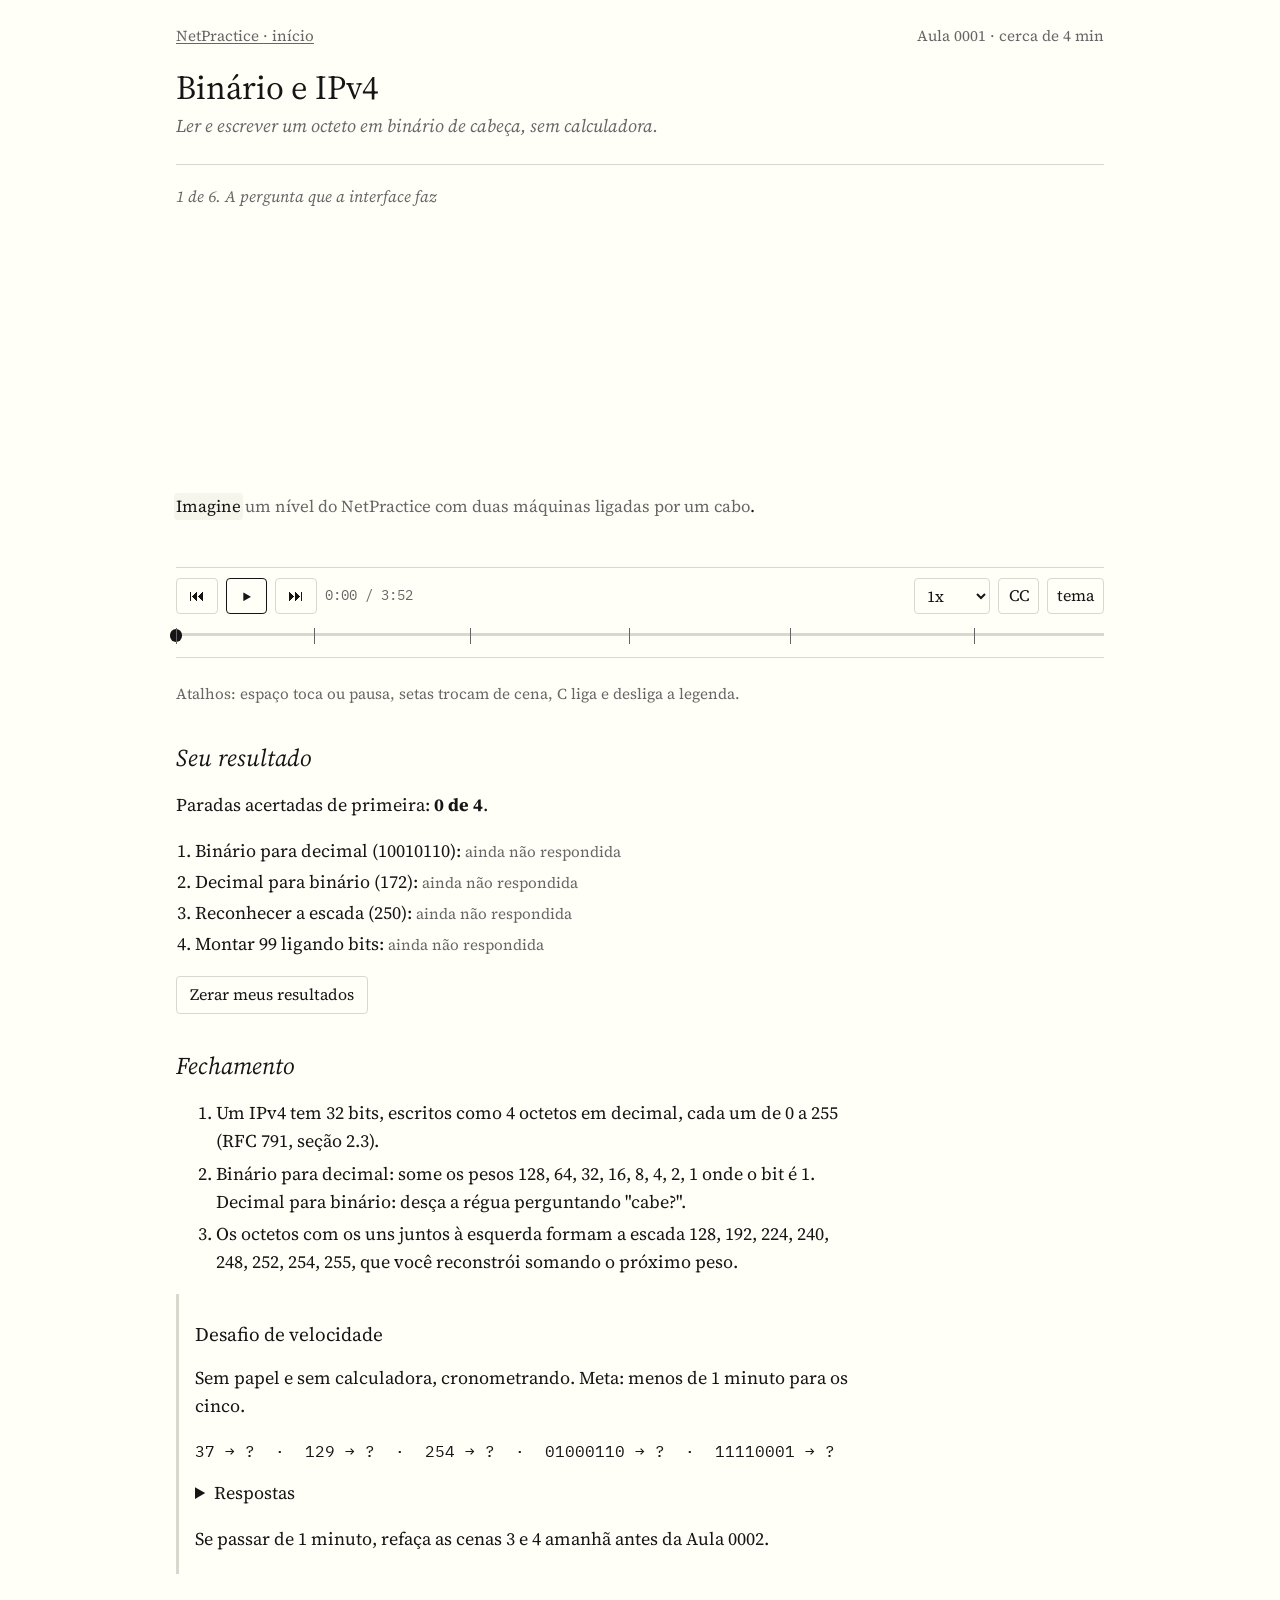
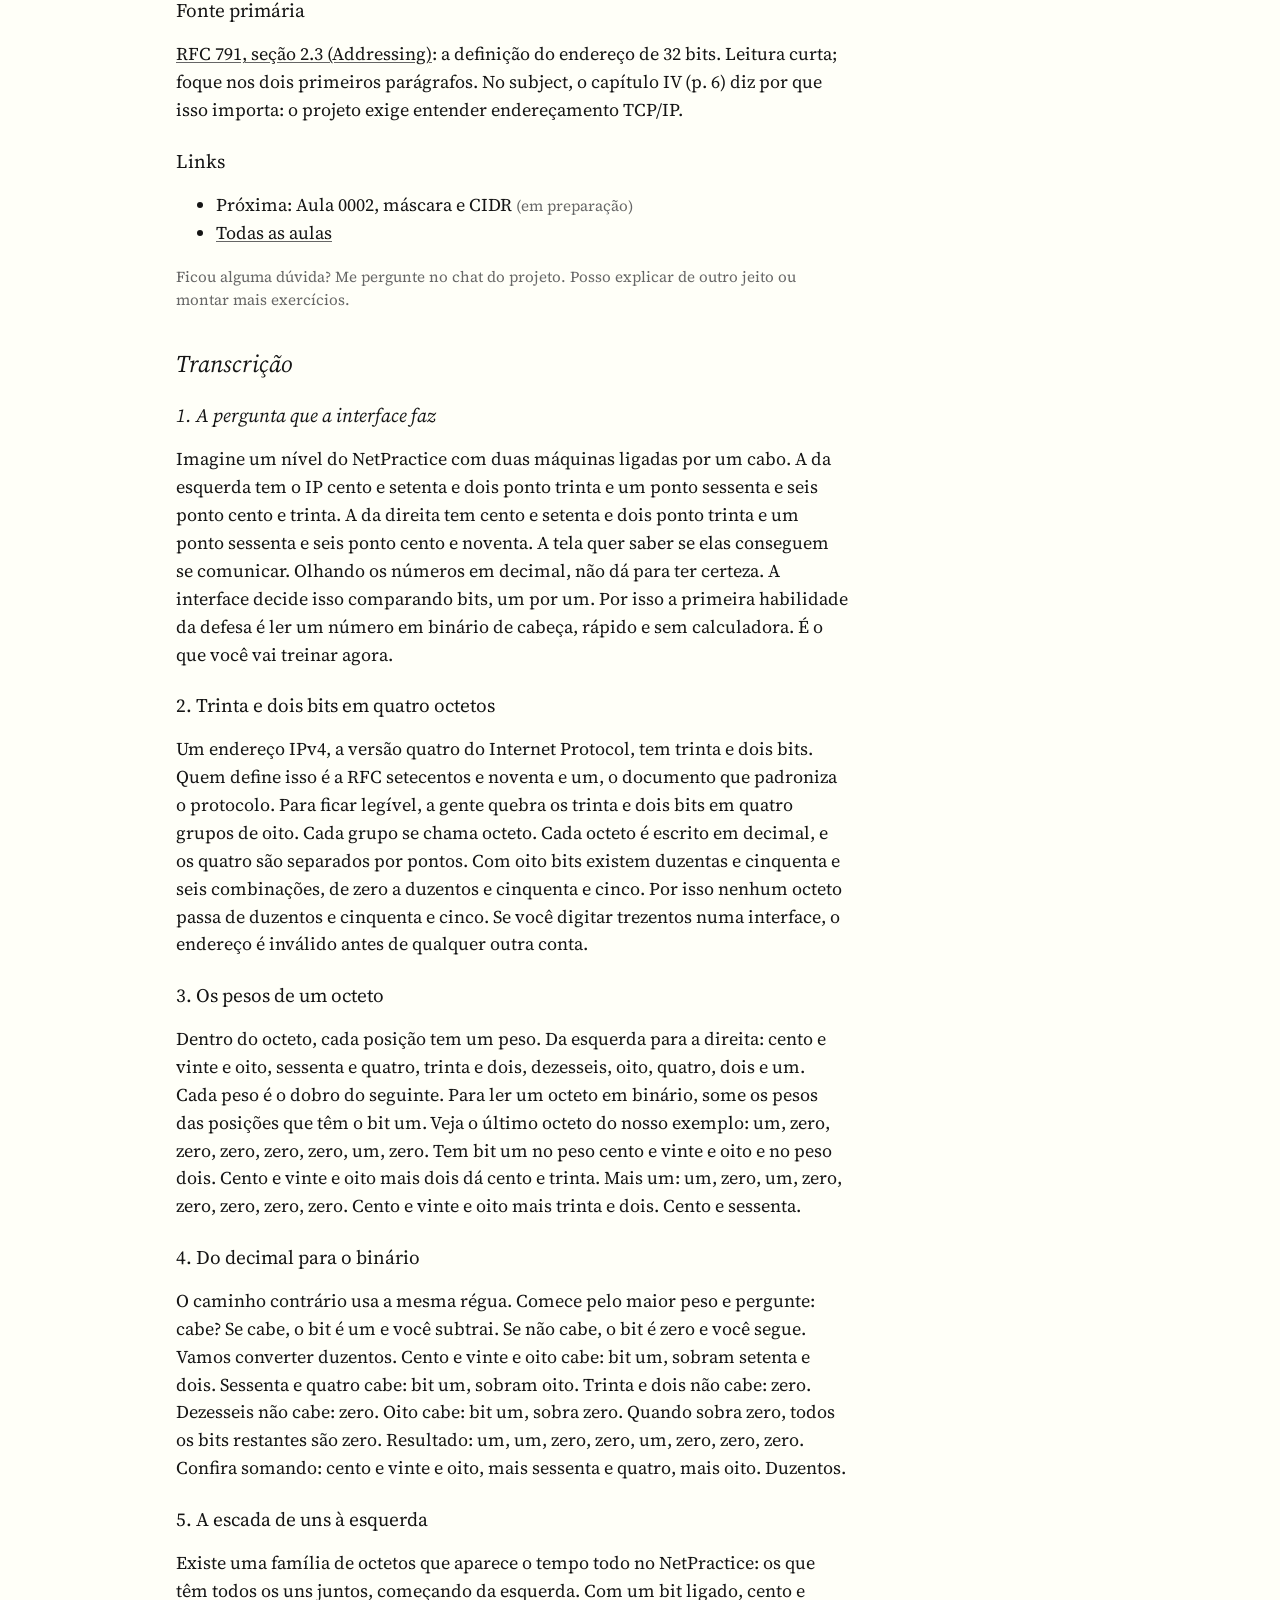
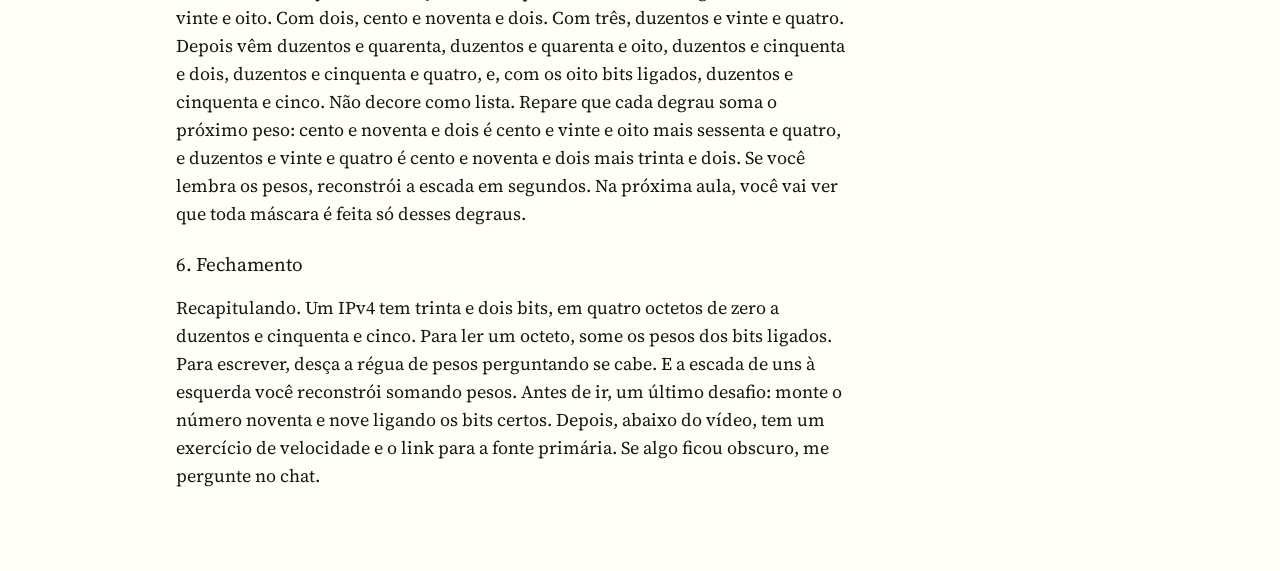
==== cursos/netpractice/lessons/0001-binario-e-ipv4/index.html @ afd1cb46 "Aula 0001: binário e IPv4, com narração (Francisca), 4 paradas e player até 2x Co-Authored-By: Claud" ====
<!doctype html>
<html lang="pt-BR">
<head>
<meta charset="utf-8">
<meta name="viewport" content="width=device-width, initial-scale=1">
<title>Aula 0001: Binário e IPv4</title>
<meta name="description" content="NetPractice, Aula 0001: ler e escrever octetos em binário de cabeça.">
<link rel="stylesheet" href="../../assets/style.css">
<style>
  /* componentes desta aula (usam só tokens do style.css) */
  .duas { display: grid; grid-template-columns: 1fr 1fr; gap: 1rem; }
  @media (max-width: 560px) { .duas { grid-template-columns: 1fr; } }
  .itf-card { border: 1px solid var(--rule); border-radius: 4px; padding: .6rem .8rem; opacity: 0; transition: opacity .5s; }
  .itf-card.on { opacity: 1; }
  .itf-card .nota { margin: 0 0 .2rem; }
  .ip-grande { font-family: var(--mono); font-size: 1.6rem; letter-spacing: .02em; }
  @media (max-width: 560px) { .ip-grande { font-size: 1.2rem; } }
  .pilha { display: grid; gap: .35rem; margin-top: 1rem; opacity: 0; transition: opacity .5s; }
  .pilha.on { opacity: 1; }
  .bit.dif { outline: 2px solid var(--fg); outline-offset: -2px; }
  .aparece { opacity: 0; transform: translateY(4px); transition: opacity .4s, transform .4s; }
  .aparece.on { opacity: 1; transform: none; }
  .octs { display: flex; flex-wrap: wrap; gap: .6rem 2px; margin-top: 1rem; transition: gap .5s; }
  .octs.grupos { gap: .6rem 1.2rem; }
  .octs .dec { font-size: 1.15rem; opacity: 0; transition: opacity .4s; }
  .octs.com-dec .dec { opacity: 1; }
  .comp { display: flex; flex-wrap: wrap; align-items: center; gap: .3rem .7rem; }
  .comp .nota { min-width: 4.5rem; }
  .comp .pre { color: var(--muted); }
  .riscado { color: var(--erro); text-decoration: line-through; }
  .soma { font-family: var(--mono); font-size: 1.2rem; min-height: 1.6em; margin-top: .6rem; }
  .bit.aceso { border-color: var(--fg); }
  table.passos td.b { font-weight: 600; }
  table.passos tr { opacity: 0; transition: opacity .35s; }
  table.passos tr.on, table.passos tr.cab { opacity: 1; }
  .escada { display: grid; gap: .25rem; font-family: var(--mono); }
  .degrau { display: grid; grid-template-columns: max-content 3.2rem 4.5rem; justify-content: start; gap: .8rem; align-items: center; }
  .degrau .inc { color: var(--muted); font-size: .9rem; opacity: 0; transition: opacity .4s; }
  .escada.incs .degrau .inc { opacity: 1; }
  .resumo-anim li { margin: .6rem 0; }
</style>
</head>
<body>
<main>
  <nav class="topo"><a href="../../../../index.html">NetPractice · início</a><span>Aula 0001 · cerca de 4 min</span></nav>
  <h1>Binário e IPv4</h1>
  <p class="sub">Ler e escrever um octeto em binário de cabeça, sem calculadora.</p>

  <section class="player" id="player" aria-label="Videoaula"></section>
  <p class="nota">Atalhos: espaço toca ou pausa, setas trocam de cena, C liga e desliga a legenda.</p>

  <h2>Seu resultado</h2>
  <section class="painel" id="painel"></section>

  <h2>Fechamento</h2>
  <ol class="resumo">
    <li>Um IPv4 tem 32 bits, escritos como 4 octetos em decimal, cada um de 0 a 255 (RFC 791, seção 2.3).</li>
    <li>Binário para decimal: some os pesos 128, 64, 32, 16, 8, 4, 2, 1 onde o bit é 1. Decimal para binário: desça a régua perguntando "cabe?".</li>
    <li>Os octetos com os uns juntos à esquerda formam a escada 128, 192, 224, 240, 248, 252, 254, 255, que você reconstrói somando o próximo peso.</li>
  </ol>

  <div class="cartao">
    <h3>Desafio de velocidade</h3>
    <p>Sem papel e sem calculadora, cronometrando. Meta: menos de 1 minuto para os cinco.</p>
    <p class="mono">37 → ? &nbsp;·&nbsp; 129 → ? &nbsp;·&nbsp; 254 → ? &nbsp;·&nbsp; 01000110 → ? &nbsp;·&nbsp; 11110001 → ?</p>
    <details><summary>Respostas</summary>
      <p class="mono">00100101 · 10000001 · 11111110 · 70 · 241</p>
    </details>
    <p>Se passar de 1 minuto, refaça as cenas 3 e 4 amanhã antes da Aula 0002.</p>
  </div>

  <h3>Fonte primária</h3>
  <p><a href="https://www.rfc-editor.org/rfc/rfc791#section-2.3">RFC 791, seção 2.3 (Addressing)</a>: a definição do endereço de 32 bits. Leitura curta; foque nos dois primeiros parágrafos. No subject, o capítulo IV (p. 6) diz por que isso importa: o projeto exige entender endereçamento TCP/IP.</p>

  <h3>Links</h3>
  <ul>
    <li>Próxima: Aula 0002, máscara e CIDR <span class="nota">(em preparação)</span></li>
    <li><a href="../../../../index.html">Todas as aulas</a></li>
  </ul>
  <p class="nota">Ficou alguma dúvida? Me pergunte no chat do projeto. Posso explicar de outro jeito ou montar mais exercícios.</p>

  <h2>Transcrição</h2>
  <section class="transcricao" id="transcricao"></section>
</main>

<script src="../../assets/netsim.js"></script>
<script src="../../assets/voice.js"></script>
<script src="../../assets/quiz.js"></script>
<script src="../../assets/player.js"></script>
<script>
(function () {
  "use strict";
  var PESOS = [128, 64, 32, 16, 8, 4, 2, 1];
  function bin8(n) { return ("00000000" + n.toString(2)).slice(-8); }
  function cel(b, extra) { return "<span class='bit " + (b === "1" ? "um" : "zero") + (extra ? " " + extra : "") + "'>" + b + "</span>"; }
  function octeto(bits, op) {
    op = op || {};
    var h = "<div class='octeto'>";
    if (op.pesos) h += "<div class='linha'>" + PESOS.map(function (p) { return "<span class='peso'>" + p + "</span>"; }).join("") + "</div>";
    h += "<div class='linha'>" + bits.split("").map(function (b, i) { return cel(b, op.marca && op.marca(i, b)); }).join("") + "</div></div>";
    return h;
  }
  function ip32(ip, op) {
    return "<div class='bits'>" + ip.split(".").map(function (o) { return octeto(bin8(+o), op); }).join("<span class='ponto'>.</span>") + "</div>";
  }

  var visuais = {
    "cena-01": {
      montar: function (el) {
        var a = 130, b = 190, ba = bin8(a), bb = bin8(b);
        function linha(nome, v, mine, outro) {
          return "<div class='comp'><span class='nota'>" + nome + "</span><span class='mono pre'>172.31.66.</span><div class='bits'><div class='octeto'><div class='linha'>" +
            mine.split("").map(function (bit, i) { return cel(bit, bit !== outro[i] ? "dif" : ""); }).join("") +
            "</div></div></div><span class='mono'>= " + v + "</span></div>";
        }
        el.innerHTML =
          "<div class='duas'>" +
          "<div class='itf-card' id='c1a'><p class='nota'>interface da esquerda</p><div class='ip-grande'>172.31.66.130</div></div>" +
          "<div class='itf-card' id='c1b'><p class='nota'>interface da direita</p><div class='ip-grande'>172.31.66.190</div></div></div>" +
          "<div class='pilha' id='c1p'>" + linha("esquerda", a, ba, bb) + linha("direita", b, bb, ba) +
          "<p class='nota'>Os três primeiros octetos são iguais. No último, os bits com contorno são diferentes. Se essa diferença importa, quem decide é a máscara (Aula 0002).</p></div>";
      },
      passo: function (n) {
        document.getElementById("c1a").classList.toggle("on", n >= 1);
        document.getElementById("c1b").classList.toggle("on", n >= 2);
        document.getElementById("c1p").classList.toggle("on", n >= 3);
      }
    },
    "cena-02": {
      montar: function (el) {
        var ip = "172.31.66.130";
        el.innerHTML =
          "<div class='ip-grande aparece on' id='c2ip'>" + ip + "</div>" +
          "<div class='octs aparece' id='c2b'>" + ip.split(".").map(function (o) {
            return "<div class='octeto'><div class='linha'>" + bin8(+o).split("").map(function (b) { return cel(b); }).join("") + "</div><span class='dec mono'>" + o + "</span></div>";
          }).join("") + "</div>" +
          "<p class='aparece' id='c2r' style='margin-top:1rem'>8 bits → 2<sup>8</sup> = 256 combinações: de <span class='mono'>00000000</span> = 0 a <span class='mono'>11111111</span> = 255.</p>" +
          "<p class='aparece ip-grande' id='c2x'>172.31.<span class='riscado'>300</span>.130 <span class='nota' style='font-family:var(--serif);font-size:1rem'>inválido</span></p>";
      },
      passo: function (n) {
        var b = document.getElementById("c2b");
        b.classList.toggle("on", n >= 1);
        b.classList.toggle("grupos", n >= 2);
        b.classList.toggle("com-dec", n >= 3);
        document.getElementById("c2r").classList.toggle("on", n >= 4);
        document.getElementById("c2x").classList.toggle("on", n >= 5);
      }
    },
    "cena-03": {
      montar: function (el) { el.innerHTML = "<div id='c3o'></div><div class='soma' id='c3s'></div>"; this.passo(0); },
      passo: function (n) {
        var o = document.getElementById("c3o"), s = document.getElementById("c3s");
        var valor = n >= 5 ? 160 : 130;
        var bits = n >= 3 ? bin8(valor) : "00000000";
        var acende = n >= 4 && !(n === 5);
        o.innerHTML = "<div class='bits'>" + octeto(bits, { pesos: n >= 1, marca: function (i, b) { return acende && b === "1" ? "aceso" : ""; } }) + "</div>";
        if (n === 2) s.innerHTML = "<span class='nota'>128 = 2 × 64, 64 = 2 × 32, … 2 = 2 × 1</span>";
        else if (n === 4) s.textContent = "128 + 2 = 130";
        else if (n === 5) s.textContent = "10100000 = ?";
        else if (n >= 6) s.textContent = "128 + 32 = 160";
        else s.textContent = "";
      }
    },
    "cena-04": {
      montar: function (el) {
        var linhas = [[128, "sim", "1", 72], [64, "sim", "1", 8], [32, "não", "0", 8], [16, "não", "0", 8], [8, "sim", "1", 0], [4, "", "0", 0], [2, "", "0", 0], [1, "", "0", 0]];
        el.innerHTML = "<p class='ip-grande aparece' id='c4t'>200 = ?</p>" +
          "<table class='dados passos'><tr class='cab'><th>peso</th><th>cabe?</th><th>bit</th><th>sobra</th></tr>" +
          linhas.map(function (l, i) { return "<tr id='c4r" + i + "'><td>" + l[0] + "</td><td>" + (l[1] || "sobra 0") + "</td><td class='b'>" + l[2] + "</td><td>" + l[3] + "</td></tr>"; }).join("") +
          "</table><div class='soma' id='c4s'></div>";
      },
      passo: function (n) {
        document.getElementById("c4t").classList.toggle("on", n >= 2);
        var vis = [n >= 3, n >= 4, n >= 5, n >= 6, n >= 7, n >= 8, n >= 8, n >= 8];
        vis.forEach(function (v, i) { document.getElementById("c4r" + i).classList.toggle("on", v); });
        var s = document.getElementById("c4s");
        s.textContent = n >= 9 ? "11001000 → 128 + 64 + 8 = 200" : (n >= 8 ? "11001000" : "");
      }
    },
    "cena-05": {
      montar: function (el) {
        var h = "<div class='escada' id='c5e'>";
        var antes = 0;
        for (var k = 1; k <= 8; k++) {
          var v = 256 - Math.pow(2, 8 - k);
          var bits = new Array(k + 1).join("1") + new Array(9 - k).join("0");
          h += "<div class='degrau aparece' id='c5d" + k + "'>" + octeto(bits) + "<span>" + v + "</span><span class='inc'>" + (k === 1 ? "128" : "+" + (v - antes)) + "</span></div>";
          antes = v;
        }
        el.innerHTML = h + "</div>";
      },
      passo: function (n) {
        var mostrar = n >= 5 ? 8 : n >= 4 ? 7 : n;
        for (var k = 1; k <= 8; k++) document.getElementById("c5d" + k).classList.toggle("on", k <= mostrar);
        document.getElementById("c5e").classList.toggle("incs", n >= 6);
      }
    },
    "cena-06": {
      montar: function (el) {
        el.innerHTML = "<ol class='resumo-anim'>" +
          "<li class='aparece' id='c6a'>32 bits = 4 octetos de 0 a 255</li>" +
          "<li class='aparece' id='c6b'>ler: somar os pesos dos bits 1</li>" +
          "<li class='aparece' id='c6c'>escrever: descer a régua perguntando “cabe?”</li>" +
          "<li class='aparece' id='c6d'>escada: 128, 192, 224, 240, 248, 252, 254, 255</li></ol>";
      },
      passo: function (n) {
        ["c6a", "c6b", "c6c", "c6d"].forEach(function (id, i) { document.getElementById(id).classList.toggle("on", n >= i + 1); });
      }
    }
  };

  NP.Player.iniciar({
    raiz: document.getElementById("player"),
    roteiro: "roteiro.json",
    cues: "cues.json",
    visuais: visuais,
    transcricao: document.getElementById("transcricao"),
    painel: document.getElementById("painel")
  }).then(function (api) { window.NPAula = api; });
})();
</script>
</body>
</html>
---- cursos/netpractice/assets/style.css ----
/* NetPractice: estilo base do curso (aulas, referências, treino).
   Cor só com significado. As cores de bit de rede e de host são fixas
   em todas as aulas: --rede e --host. */

@import url("https://fonts.googleapis.com/css2?family=Source+Serif+4:ital,opsz,wght@0,8..60,400;0,8..60,600;1,8..60,400&family=IBM+Plex+Mono:wght@400;600&display=swap");

:root {
  --bg: #fffff8;
  --bg-2: #f6f5ec;
  --fg: #151515;
  --muted: #666;
  --rule: #d9d8cf;
  --rede: #1d5c8c;      /* bits e partes de rede */
  --rede-bg: #dce9f4;
  --host: #b0601a;      /* bits e partes de host */
  --host-bg: #f7e6d3;
  --ok: #2e7d32;
  --erro: #b3261e;
  --foco: #1d5c8c;
  --serif: "Source Serif 4", Georgia, "Times New Roman", serif;
  --mono: "IBM Plex Mono", ui-monospace, "SFMono-Regular", Menlo, Consolas, monospace;
  --medida: 42rem;
  color-scheme: light;
}

@media (prefers-color-scheme: dark) {
  :root:not([data-theme="light"]) {
    --bg: #151515; --bg-2: #1f1f1d; --fg: #e9e7df; --muted: #a09e96; --rule: #3a3936;
    --rede: #7db3e0; --rede-bg: #1c3347; --host: #e6a462; --host-bg: #43301c;
    --ok: #81c784; --erro: #f28b82; --foco: #7db3e0; color-scheme: dark;
  }
}
:root[data-theme="dark"] {
  --bg: #151515; --bg-2: #1f1f1d; --fg: #e9e7df; --muted: #a09e96; --rule: #3a3936;
  --rede: #7db3e0; --rede-bg: #1c3347; --host: #e6a462; --host-bg: #43301c;
  --ok: #81c784; --erro: #f28b82; --foco: #7db3e0; color-scheme: dark;
}

*, *::before, *::after { box-sizing: border-box; }
html { -webkit-text-size-adjust: 100%; }
body {
  margin: 0; background: var(--bg); color: var(--fg);
  font-family: var(--serif); font-size: 1.125rem; line-height: 1.55;
}
main, .pagina { max-width: 60rem; margin: 0 auto; padding: 1.5rem 16px 4rem; }
.texto { max-width: var(--medida); }
h1, h2, h3 { font-weight: 400; line-height: 1.2; }
h1 { font-size: 2.1rem; margin: 1.2rem 0 .3rem; }
h2 { font-size: 1.5rem; margin: 2.4rem 0 .6rem; font-style: italic; }
h3 { font-size: 1.2rem; margin: 1.6rem 0 .4rem; }
p, ul, ol { max-width: var(--medida); }
a { color: inherit; text-decoration-color: var(--muted); text-underline-offset: 2px; }
a:hover { text-decoration-color: var(--fg); }
code, .mono { font-family: var(--mono); font-size: .9em; }
hr { border: 0; border-top: 1px solid var(--rule); margin: 2rem 0; }
.sub { color: var(--muted); font-style: italic; margin-top: 0; }
.nota { color: var(--muted); font-size: .95rem; }
:focus-visible { outline: 2px solid var(--foco); outline-offset: 2px; }

/* Semântica fixa de cor */
.rede { color: var(--rede); }
.host { color: var(--host); }
.ok { color: var(--ok); }
.erro { color: var(--erro); }

/* Barra superior */
.topo { display: flex; justify-content: space-between; align-items: baseline; gap: 1rem;
  font-size: .95rem; color: var(--muted); flex-wrap: wrap; }
.topo a { color: var(--muted); }

/* Botões e campos */
button, .botao, select, input {
  font: inherit; font-size: 1rem; color: var(--fg);
}
button, .botao {
  background: transparent; border: 1px solid var(--rule); border-radius: 4px;
  padding: .35rem .8rem; cursor: pointer; text-decoration: none; display: inline-block;
}
button:hover, .botao:hover { border-color: var(--fg); }
button[disabled] { opacity: .4; cursor: default; }
button.primario { border-color: var(--fg); }
input[type="text"], input[type="number"], select {
  background: var(--bg); border: 1px solid var(--rule); border-radius: 4px; padding: .3rem .5rem;
}
input.mono { font-family: var(--mono); }
input.certo { border-color: var(--ok); }
input.errado { border-color: var(--erro); }

/* ---------- Player ---------- */
.player { border-top: 1px solid var(--rule); border-bottom: 1px solid var(--rule); margin: 1.5rem 0; }
.palco { position: relative; min-height: 22rem; padding: 1.2rem 0 1rem; display: flex; flex-direction: column; }
.palco .cena-titulo { font-style: italic; color: var(--muted); font-size: 1rem; margin: 0 0 .8rem; }
.palco .visual { flex: 1; display: flex; flex-direction: column; justify-content: center; min-height: 14rem; }
.palco .visual[hidden] { display: none; }
.legenda { min-height: 3.4em; margin-top: 1rem; font-size: 1.05rem; line-height: 1.5; max-width: var(--medida); }
.legenda[hidden] { display: none; }
.legenda .w { transition: color .1s; color: var(--muted); }
.legenda .w.dita { color: var(--fg); }
.legenda .w.agora { color: var(--fg); background: var(--bg-2); box-shadow: 0 0 0 2px var(--bg-2); border-radius: 2px; }
.capa { display: flex; flex-direction: column; align-items: flex-start; gap: .6rem; }

.controles { display: flex; align-items: center; gap: .5rem; flex-wrap: wrap; padding: .6rem 0; border-top: 1px solid var(--rule); }
.controles button { min-width: 2.6rem; padding: .3rem .55rem; }
.controles .tempo { font-family: var(--mono); font-size: .85rem; color: var(--muted); min-width: 6.5rem; }
.controles .espaco { flex: 1; }
.controles button[aria-pressed="false"] { color: var(--muted); }
.barra { position: relative; height: 1.6rem; cursor: pointer; flex-basis: 100%; touch-action: none; }
.barra .trilho { position: absolute; left: 0; right: 0; top: .7rem; height: 3px; background: var(--rule); }
.barra .feito { position: absolute; left: 0; top: .7rem; height: 3px; background: var(--fg); width: 0; }
.barra .marca { position: absolute; top: .35rem; width: 1px; height: 1rem; background: var(--muted); }
.barra .marca span { position: absolute; top: -1.1rem; left: 2px; font-size: .7rem; color: var(--muted); white-space: nowrap; display: none; }
.barra .marca:hover span { display: block; }
.barra .cabeca { position: absolute; top: .45rem; width: .8rem; height: .8rem; margin-left: -.4rem; border-radius: 50%; background: var(--fg); }
.aviso-voz { font-size: .9rem; color: var(--muted); margin: .4rem 0 0; }

/* Paradas */
.parada { max-width: var(--medida); }
.parada .rotulo { font-style: italic; color: var(--muted); font-size: .95rem; margin: 0 0 .4rem; }
.parada .pergunta { margin: 0 0 1rem; }
.opcoes { display: grid; gap: .5rem; margin: 0 0 1rem; padding: 0; list-style: none; }
.opcoes button { width: 100%; text-align: left; padding: .55rem .8rem; }
.opcoes button.marcada-certa { border-color: var(--ok); color: var(--ok); }
.opcoes button.marcada-errada { border-color: var(--erro); color: var(--erro); }
.campos { display: grid; gap: .6rem; margin: 0 0 1rem; }
.campos label { display: flex; flex-wrap: wrap; gap: .5rem; align-items: center; }
.campos label span { min-width: 9rem; }
.feedback { border-left: 3px solid var(--rule); padding: .4rem 0 .4rem .9rem; margin: .8rem 0; }
.feedback.certo { border-color: var(--ok); }
.feedback.errado { border-color: var(--erro); }
.feedback strong { font-weight: 600; }
.acoes { display: flex; gap: .5rem; flex-wrap: wrap; }
table.dados { border-collapse: collapse; font-family: var(--mono); font-size: .9rem; margin: .5rem 0 1rem; }
table.dados th, table.dados td { padding: .3rem .8rem; border-bottom: 1px solid var(--rule); text-align: left; }
table.dados th { font-family: var(--serif); font-weight: 400; font-style: italic; color: var(--muted); }
table.dados tr.clicavel { cursor: pointer; }
table.dados tr.clicavel:hover td { background: var(--bg-2); }

/* Bits */
.bits { display: flex; flex-wrap: wrap; gap: .25rem .9rem; font-family: var(--mono); }
.octeto { display: flex; flex-direction: column; align-items: center; gap: .2rem; }
.octeto .linha { display: flex; gap: 2px; }
.bit { width: 1.55rem; height: 2rem; display: inline-flex; align-items: center; justify-content: center;
  border: 1px solid var(--rule); border-radius: 3px; font-size: 1rem; transition: background .3s, color .3s, border-color .3s; }
button.bit { padding: 0; min-width: 0; }
.bit.r { color: var(--rede); background: var(--rede-bg); border-color: transparent; }
.bit.h { color: var(--host); background: var(--host-bg); border-color: transparent; }
.bit.um { font-weight: 600; }
.bit.zero { color: var(--muted); }
.peso { font-size: .7rem; color: var(--muted); width: 1.55rem; text-align: center; }
.octeto .dec { font-size: 1.1rem; }
.ponto { align-self: center; font-size: 1.4rem; color: var(--muted); }
@media (max-width: 560px) {
  .bit { width: 1.15rem; height: 1.6rem; font-size: .85rem; }
  .peso { width: 1.15rem; font-size: .55rem; }
  .bits { gap: .25rem .5rem; }
}

/* Painel final */
.painel ol { padding-left: 1.2rem; }
.painel li { margin: .2rem 0; }

/* Transcrição */
.transcricao h3 { cursor: pointer; }
.transcricao h3:hover { text-decoration: underline; text-decoration-color: var(--muted); }
.transcricao .atual h3 { font-style: italic; }
.transcricao p { color: var(--fg); }

/* Fechamento */
.resumo li { margin: .3rem 0; }
.cartao { border-left: 3px solid var(--rule); padding: .2rem 0 .2rem 1rem; margin: 1rem 0; max-width: var(--medida); }

/* Índice */
.lista-aulas { list-style: none; padding: 0; }
.lista-aulas li { padding: .6rem 0; border-bottom: 1px solid var(--rule); display: grid; grid-template-columns: 4rem 1fr; gap: .5rem; }
.lista-aulas .num { font-family: var(--mono); color: var(--muted); font-size: .9rem; padding-top: .2rem; }
.lista-aulas .futura { color: var(--muted); }

/* NetSim */
.netsim { margin: .5rem 0 1rem; }
.netsim svg { width: 100%; height: auto; max-height: 22rem; display: block; }
.netsim svg .link { stroke: var(--fg); stroke-width: 2; }
.netsim svg .no circle, .netsim svg .no rect { fill: var(--bg); stroke: var(--fg); stroke-width: 1.5; }
.netsim svg text { fill: var(--fg); font-family: var(--serif); font-size: 13px; }
.netsim svg text.ip { font-family: var(--mono); font-size: 11px; fill: var(--muted); }
.netsim .nos { display: grid; grid-template-columns: repeat(auto-fit, minmax(16rem, 1fr)); gap: .8rem; margin: .6rem 0; }
.netsim .no-card { border: 1px solid var(--rule); border-radius: 4px; padding: .5rem .7rem; font-size: .95rem; }
.netsim .no-card h4 { margin: 0 0 .3rem; font-weight: 400; }
.netsim .no-card h4 i { color: var(--muted); }
.netsim .itf { display: grid; grid-template-columns: auto 1fr; gap: .2rem .5rem; align-items: center; margin: .3rem 0 .5rem; }
.netsim .itf input, .netsim .rota input { width: 100%; font-family: var(--mono); font-size: .9rem; padding: .2rem .35rem; }
.netsim input[disabled] { color: var(--muted); background: var(--bg-2); }
.netsim .rota { display: grid; grid-template-columns: 1fr auto 1fr; gap: .3rem; align-items: center; margin: .2rem 0; }
.netsim .objetivos { list-style: none; padding: 0; margin: .4rem 0; }
.netsim .objetivos li { margin: .2rem 0; }
.netsim .log { font-family: var(--mono); font-size: .8rem; color: var(--muted); max-height: 12rem; overflow: auto; white-space: pre-wrap;
  border-top: 1px solid var(--rule); padding-top: .4rem; margin-top: .4rem; }

@media (prefers-reduced-motion: reduce) { * { transition: none !important; animation: none !important; } }
@media print {
  :root { --bg: #fff; }
  .controles, .acoes, button { display: none !important; }
  body { font-size: 11pt; }
}
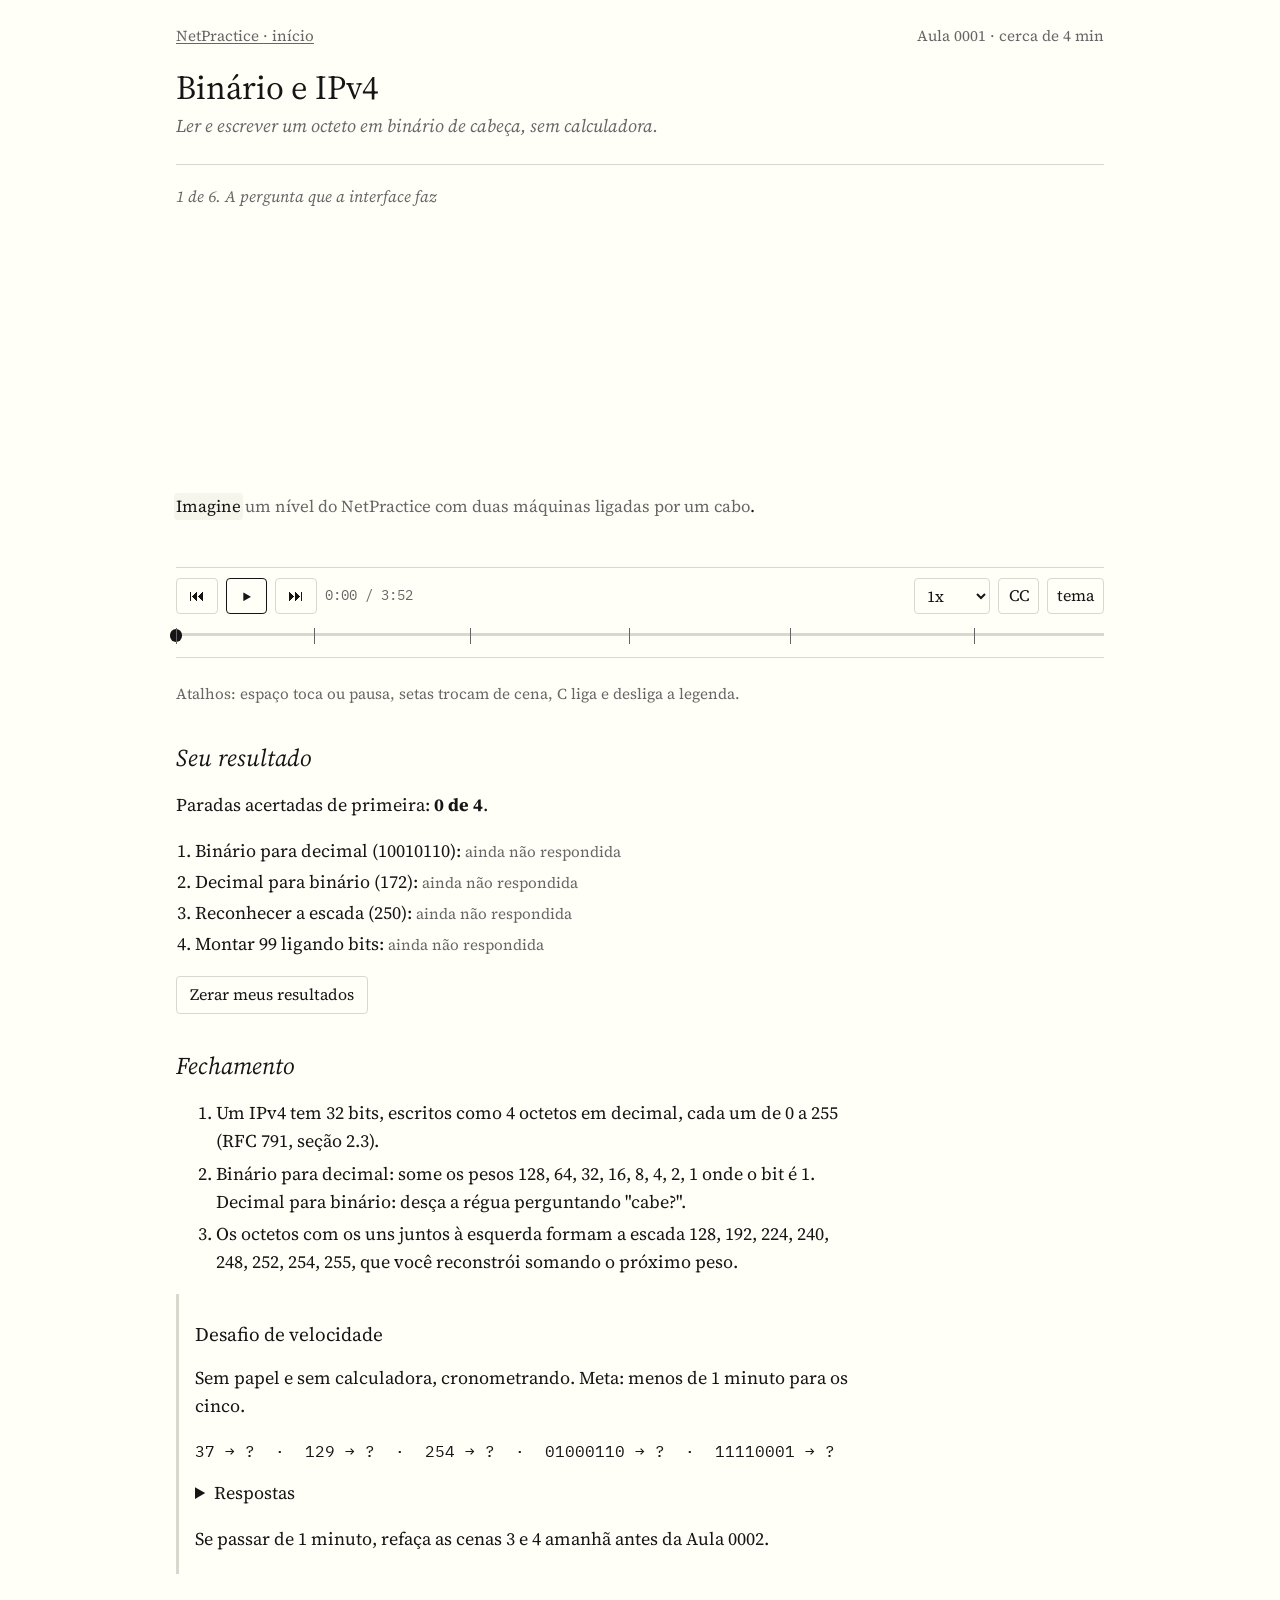
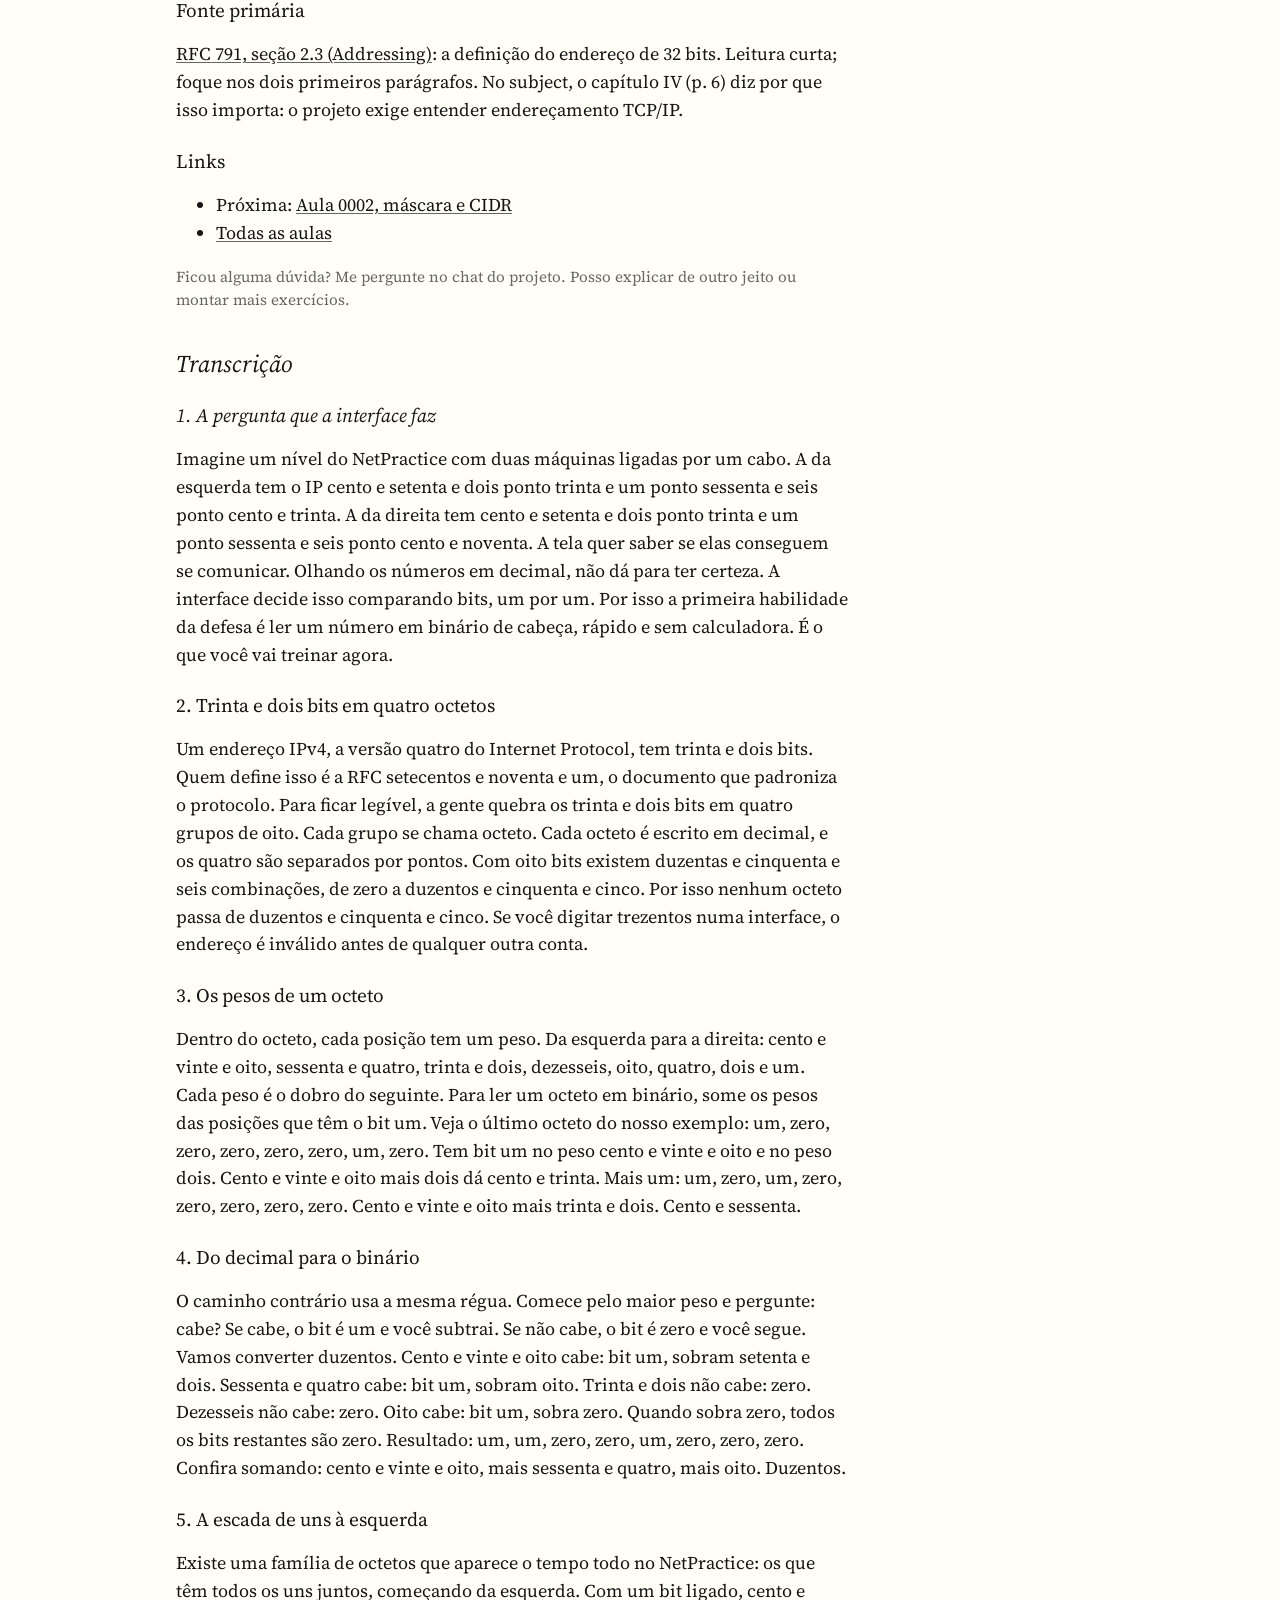
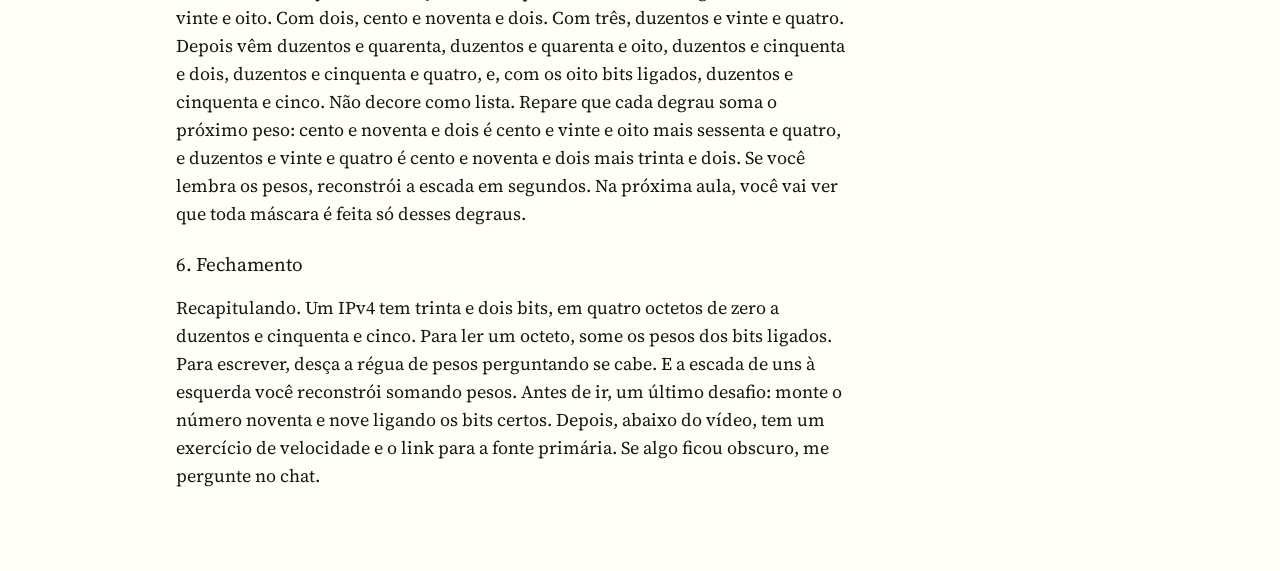
==== commit d3699f25: "Aula 0002: máscara e CIDR, referência da tabela de máscaras e componente bits.js Co-Authored-By: Cla" ====
--- a/cursos/netpractice/lessons/0001-binario-e-ipv4/index.html
+++ b/cursos/netpractice/lessons/0001-binario-e-ipv4/index.html
@@ -74,7 +74,7 @@
 
   <h3>Links</h3>
   <ul>
-    <li>Próxima: Aula 0002, máscara e CIDR <span class="nota">(em preparação)</span></li>
+    <li>Próxima: <a href="../0002-mascara-e-cidr/">Aula 0002, máscara e CIDR</a></li>
     <li><a href="../../../../index.html">Todas as aulas</a></li>
   </ul>
   <p class="nota">Ficou alguma dúvida? Me pergunte no chat do projeto. Posso explicar de outro jeito ou montar mais exercícios.</p>
--- a/cursos/netpractice/assets/style.css
+++ b/cursos/netpractice/assets/style.css
@@ -175,6 +175,21 @@
 .lista-aulas .num { font-family: var(--mono); color: var(--muted); font-size: .9rem; padding-top: .2rem; }
 .lista-aulas .futura { color: var(--muted); }
 
+/* Colunas de octeto (bits.js): IP em cima, máscara embaixo */
+.colunas { display: flex; flex-wrap: wrap; gap: .8rem 1.1rem; font-family: var(--mono); align-items: flex-start; }
+.colunas .col { display: flex; flex-direction: column; align-items: center; gap: 3px; }
+.colunas .col .dec { font-size: 1.05rem; height: 1.7rem; line-height: 1.7rem; }
+.colunas .col-rotulos { display: flex; flex-direction: column; gap: 3px; font-family: var(--serif); font-style: italic; color: var(--muted); font-size: .9rem; }
+.colunas .col-rotulos span { height: 2rem; display: flex; align-items: center; }
+.colunas .col-rotulos span.esp { height: 1.7rem; }
+@media (max-width: 560px) { .colunas .col-rotulos { display: none; } .colunas .col-rotulos span { height: 1.6rem; } }
+.bit.destaque { outline: 2px solid var(--fg); outline-offset: -2px; }
+.bit.alerta { outline: 2px solid var(--erro); outline-offset: -2px; }
+.aparece { opacity: 0; transform: translateY(4px); transition: opacity .4s, transform .4s; }
+.aparece.on { opacity: 1; transform: none; }
+.legenda-cores { font-size: .9rem; color: var(--muted); }
+.legenda-cores .r, .legenda-cores .h { font-weight: 600; }
+
 /* NetSim */
 .netsim { margin: .5rem 0 1rem; }
 .netsim svg { width: 100%; height: auto; max-height: 22rem; display: block; }
